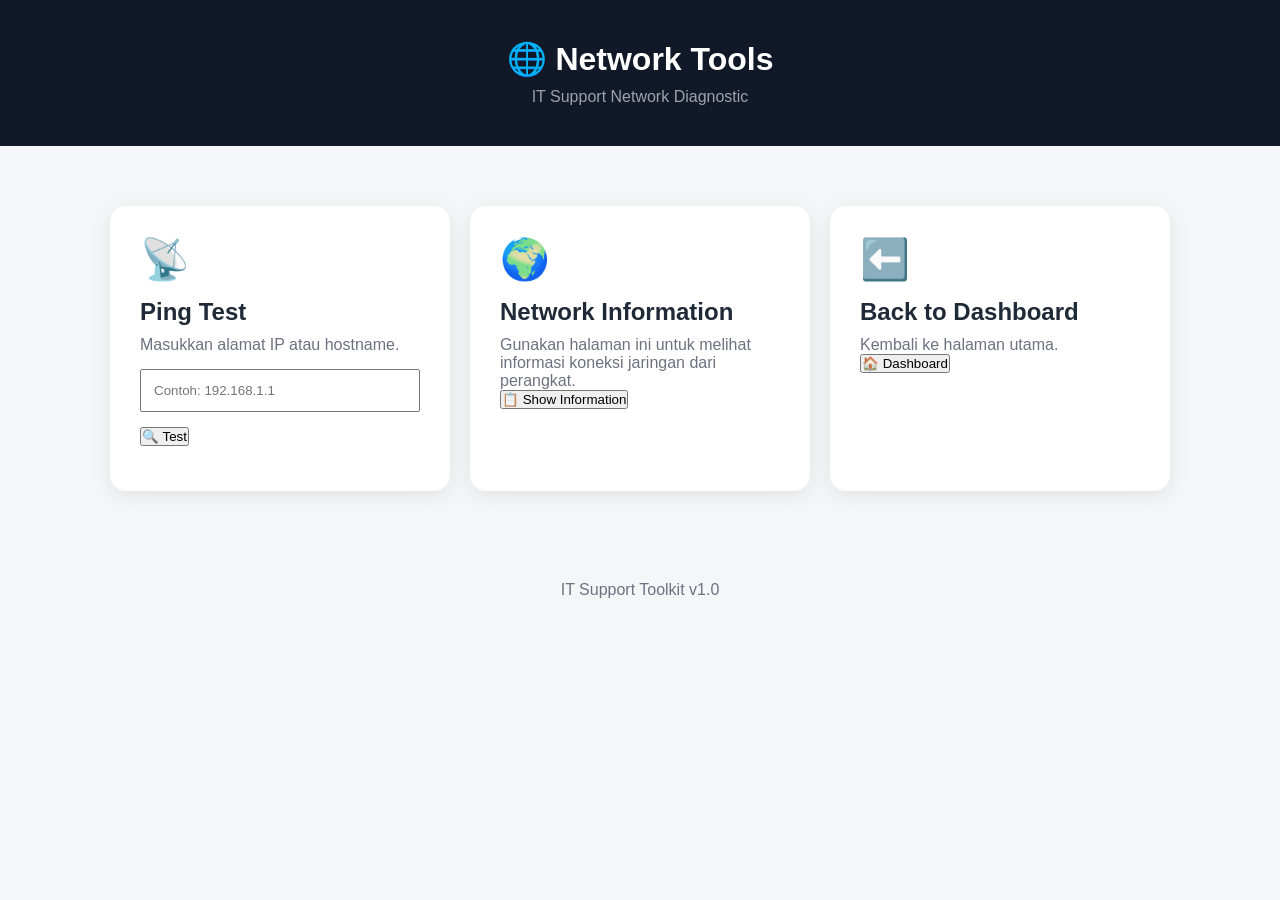
==== network.html @ b8887c30 "Create network.html" ====
<!DOCTYPE html>
<html lang="id">
<head>
    <meta charset="UTF-8">
    <meta name="viewport" content="width=device-width, initial-scale=1.0">

    <title>Network Tools - IT Support Toolkit</title>

    <link rel="stylesheet" href="css/style.css">
</head>

<body>

<header>
    <h1>🌐 Network Tools</h1>
    <p>IT Support Network Diagnostic</p>
</header>

<main class="dashboard">

    <div class="card">
        <div class="icon">📡</div>
        <h2>Ping Test</h2>

        <p>Masukkan alamat IP atau hostname.</p>

        <input
            type="text"
            id="host"
            placeholder="Contoh: 192.168.1.1"
            style="width:100%; padding:12px; margin:15px 0;"
        >

        <button onclick="pingInfo()">
            🔍 Test
        </button>

        <div id="result" style="margin-top:15px;"></div>
    </div>


    <div class="card">
        <div class="icon">🌍</div>

        <h2>Network Information</h2>

        <p>
            Gunakan halaman ini untuk melihat informasi
            koneksi jaringan dari perangkat.
        </p>

        <button onclick="showNetworkInfo()">
            📋 Show Information
        </button>

        <div id="networkInfo" style="margin-top:15px;"></div>
    </div>


    <div class="card">
        <div class="icon">⬅️</div>

        <h2>Back to Dashboard</h2>

        <p>Kembali ke halaman utama.</p>

        <button onclick="location.href='index.html'">
            🏠 Dashboard
        </button>
    </div>

</main>

<footer>
    <p>IT Support Toolkit v1.0</p>
</footer>

<script src="js/app.js"></script>

</body>
</html>
---- css/style.css ----
* {
    box-sizing: border-box;
    margin: 0;
    padding: 0;
}

body {
    font-family: Arial, sans-serif;
    background: #f4f6f8;
    color: #1f2937;
}

header {
    padding: 40px 20px;
    text-align: center;
    background: #111827;
    color: white;
}

header h1 {
    font-size: 32px;
    margin-bottom: 10px;
}

header p {
    color: #9ca3af;
}

.dashboard {
    max-width: 1100px;
    margin: 40px auto;
    padding: 20px;

    display: grid;
    grid-template-columns: repeat(auto-fit, minmax(250px, 1fr));
    gap: 20px;
}

.card {
    background: white;
    padding: 30px;
    border-radius: 16px;

    box-shadow: 0 5px 20px rgba(0, 0, 0, 0.08);

    cursor: pointer;
    transition: 0.2s;
}

.card:hover {
    transform: translateY(-5px);
}

.icon {
    font-size: 40px;
    margin-bottom: 15px;
}

.card h2 {
    margin-bottom: 10px;
}

.card p {
    color: #6b7280;
}

footer {
    text-align: center;
    padding: 30px;
    color: #6b7280;
}
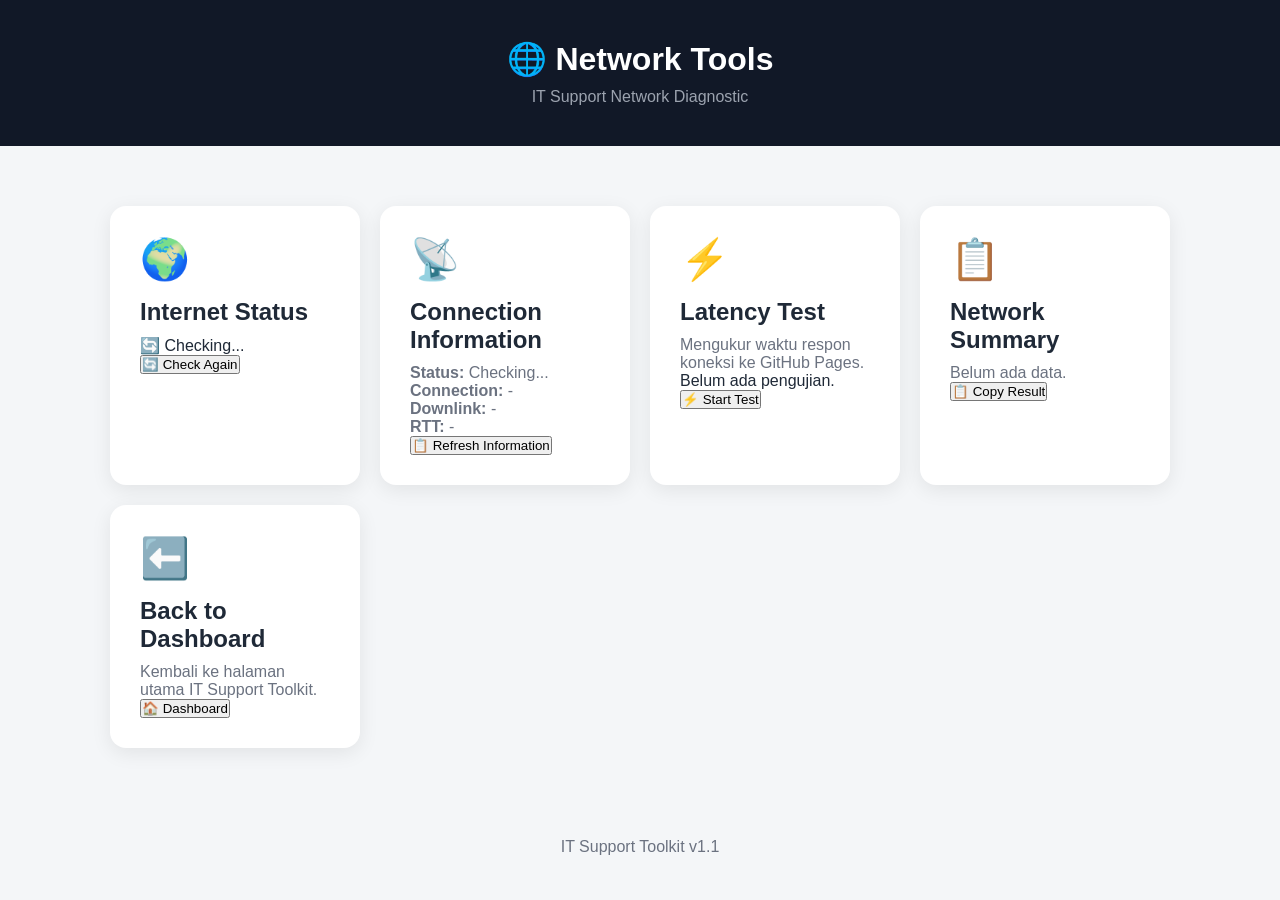
==== commit 0b256a08: "Update network.html" ====
--- a/network.html
+++ b/network.html
@@ -1,5 +1,6 @@
 <!DOCTYPE html>
 <html lang="id">
+
 <head>
     <meta charset="UTF-8">
     <meta name="viewport" content="width=device-width, initial-scale=1.0">
@@ -16,66 +17,149 @@
     <p>IT Support Network Diagnostic</p>
 </header>
 
+
 <main class="dashboard">
 
+
+    <!-- INTERNET STATUS -->
+
     <div class="card">
-        <div class="icon">📡</div>
-        <h2>Ping Test</h2>
 
-        <p>Masukkan alamat IP atau hostname.</p>
+        <div class="icon">🌍</div>
 
-        <input
-            type="text"
-            id="host"
-            placeholder="Contoh: 192.168.1.1"
-            style="width:100%; padding:12px; margin:15px 0;"
-        >
+        <h2>Internet Status</h2>
 
-        <button onclick="pingInfo()">
-            🔍 Test
+        <div id="internetStatus" class="status-box">
+            🔄 Checking...
+        </div>
+
+        <button onclick="checkInternet()">
+            🔄 Check Again
         </button>
 
-        <div id="result" style="margin-top:15px;"></div>
     </div>
 
 
+
+    <!-- CONNECTION -->
+
     <div class="card">
-        <div class="icon">🌍</div>
 
-        <h2>Network Information</h2>
+        <div class="icon">📡</div>
 
-        <p>
-            Gunakan halaman ini untuk melihat informasi
-            koneksi jaringan dari perangkat.
-        </p>
+        <h2>Connection Information</h2>
 
-        <button onclick="showNetworkInfo()">
-            📋 Show Information
+        <div id="connectionInfo">
+
+            <p>
+                <strong>Status:</strong>
+                <span id="onlineStatus">Checking...</span>
+            </p>
+
+            <p>
+                <strong>Connection:</strong>
+                <span id="connectionType">-</span>
+            </p>
+
+            <p>
+                <strong>Downlink:</strong>
+                <span id="downlink">-</span>
+            </p>
+
+            <p>
+                <strong>RTT:</strong>
+                <span id="rtt">-</span>
+            </p>
+
+        </div>
+
+        <button onclick="showConnectionInfo()">
+            📋 Refresh Information
         </button>
 
-        <div id="networkInfo" style="margin-top:15px;"></div>
     </div>
 
 
+
+    <!-- LATENCY TEST -->
+
     <div class="card">
+
+        <div class="icon">⚡</div>
+
+        <h2>Latency Test</h2>
+
+        <p>
+            Mengukur waktu respon koneksi ke GitHub Pages.
+        </p>
+
+        <div id="latencyResult" class="result-box">
+            Belum ada pengujian.
+        </div>
+
+        <button onclick="testLatency()">
+            ⚡ Start Test
+        </button>
+
+    </div>
+
+
+
+    <!-- NETWORK SUMMARY -->
+
+    <div class="card">
+
+        <div class="icon">📋</div>
+
+        <h2>Network Summary</h2>
+
+        <div id="summary">
+
+            <p>Belum ada data.</p>
+
+        </div>
+
+        <button onclick="copySummary()">
+            📋 Copy Result
+        </button>
+
+    </div>
+
+
+
+    <!-- BACK -->
+
+    <div class="card">
+
         <div class="icon">⬅️</div>
 
         <h2>Back to Dashboard</h2>
 
-        <p>Kembali ke halaman utama.</p>
+        <p>
+            Kembali ke halaman utama IT Support Toolkit.
+        </p>
 
         <button onclick="location.href='index.html'">
             🏠 Dashboard
         </button>
+
     </div>
+
 
 </main>
 
+
 <footer>
-    <p>IT Support Toolkit v1.0</p>
+
+    <p>
+        IT Support Toolkit v1.1
+    </p>
+
 </footer>
+
 
 <script src="js/app.js"></script>
 
 </body>
+
 </html>
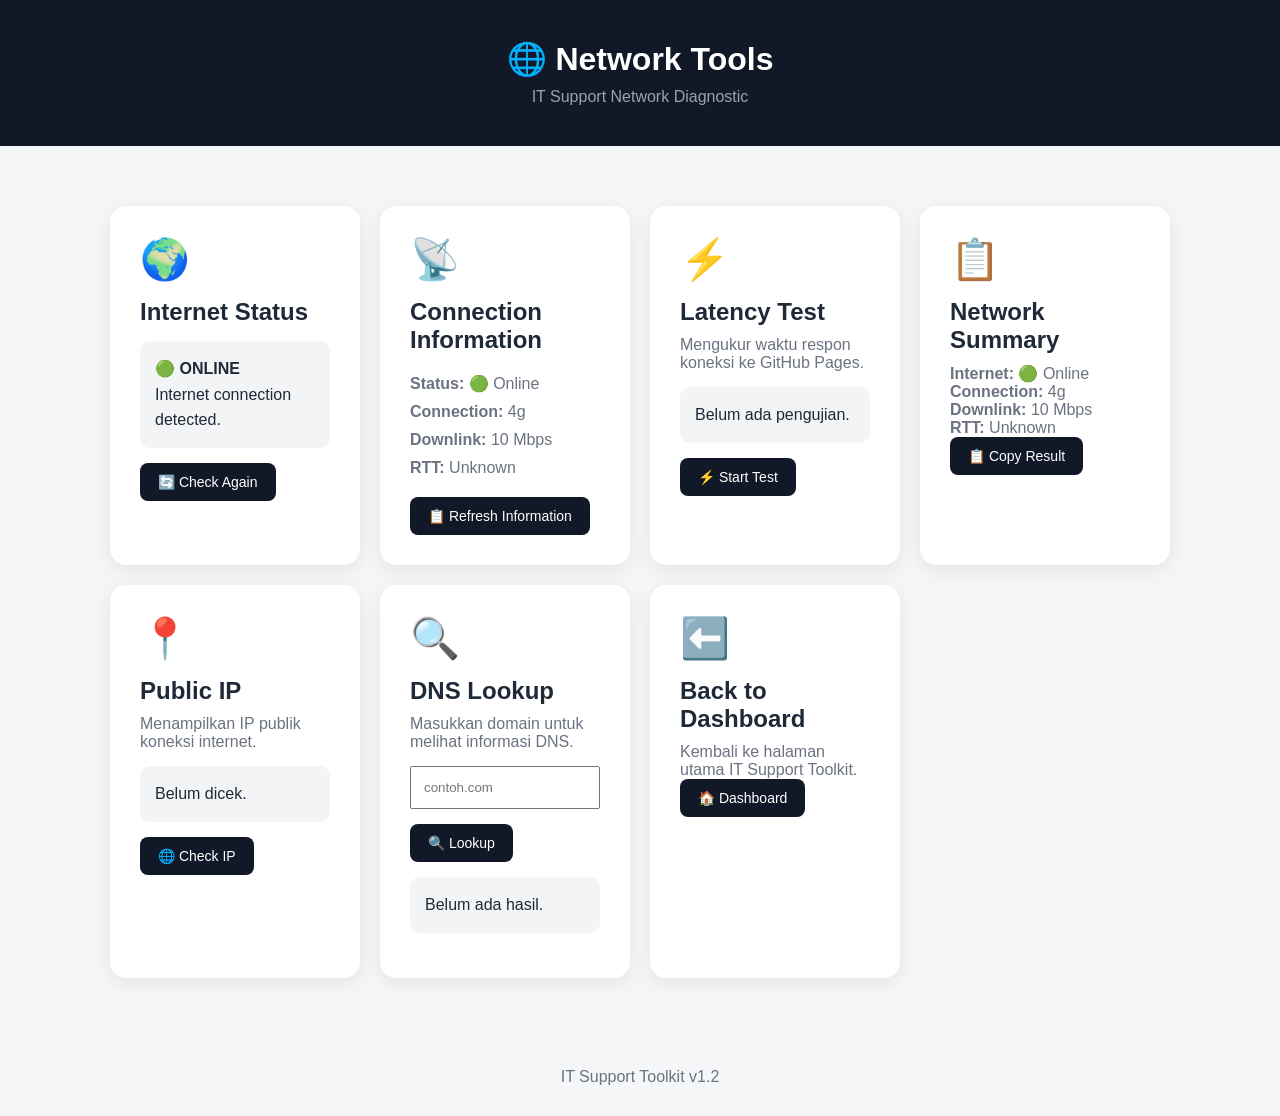
==== commit 10d42c5a: "Update network.html" ====
--- a/network.html
+++ b/network.html
@@ -41,7 +41,7 @@
 
 
 
-    <!-- CONNECTION -->
+    <!-- CONNECTION INFORMATION -->
 
     <div class="card">
 
@@ -127,7 +127,62 @@
 
 
 
-    <!-- BACK -->
+    <!-- PUBLIC IP -->
+
+    <div class="card">
+
+        <div class="icon">📍</div>
+
+        <h2>Public IP</h2>
+
+        <p>
+            Menampilkan IP publik koneksi internet.
+        </p>
+
+        <div id="publicIP" class="result-box">
+            Belum dicek.
+        </div>
+
+        <button onclick="getPublicIP()">
+            🌐 Check IP
+        </button>
+
+    </div>
+
+
+
+    <!-- DNS LOOKUP -->
+
+    <div class="card">
+
+        <div class="icon">🔍</div>
+
+        <h2>DNS Lookup</h2>
+
+        <p>
+            Masukkan domain untuk melihat informasi DNS.
+        </p>
+
+        <input
+            type="text"
+            id="dnsHost"
+            placeholder="contoh.com"
+            style="width:100%; padding:12px; margin:15px 0;"
+        >
+
+        <button onclick="dnsLookup()">
+            🔍 Lookup
+        </button>
+
+        <div id="dnsResult" class="result-box">
+            Belum ada hasil.
+        </div>
+
+    </div>
+
+
+
+    <!-- BACK TO DASHBOARD -->
 
     <div class="card">
 
@@ -152,7 +207,7 @@
 <footer>
 
     <p>
-        IT Support Toolkit v1.1
+        IT Support Toolkit v1.2
     </p>
 
 </footer>
--- a/css/style.css
+++ b/css/style.css
@@ -69,3 +69,65 @@
     padding: 30px;
     color: #6b7280;
 }
+/* ========================================
+   NETWORK TOOLS
+======================================== */
+
+.status-box {
+    padding: 15px;
+    margin: 15px 0;
+
+    border-radius: 10px;
+
+    background: #f3f4f6;
+
+    line-height: 1.6;
+}
+
+
+.result-box {
+    padding: 15px;
+    margin: 15px 0;
+
+    border-radius: 10px;
+
+    background: #f3f4f6;
+
+    line-height: 1.6;
+}
+
+
+#connectionInfo {
+    margin: 20px 0;
+}
+
+
+#connectionInfo p {
+    margin: 10px 0;
+}
+
+
+button {
+    border: none;
+
+    padding: 11px 18px;
+
+    border-radius: 8px;
+
+    background: #111827;
+
+    color: white;
+
+    cursor: pointer;
+
+    font-size: 14px;
+
+    transition: 0.2s;
+}
+
+
+button:hover {
+    transform: translateY(-2px);
+
+    opacity: 0.9;
+}
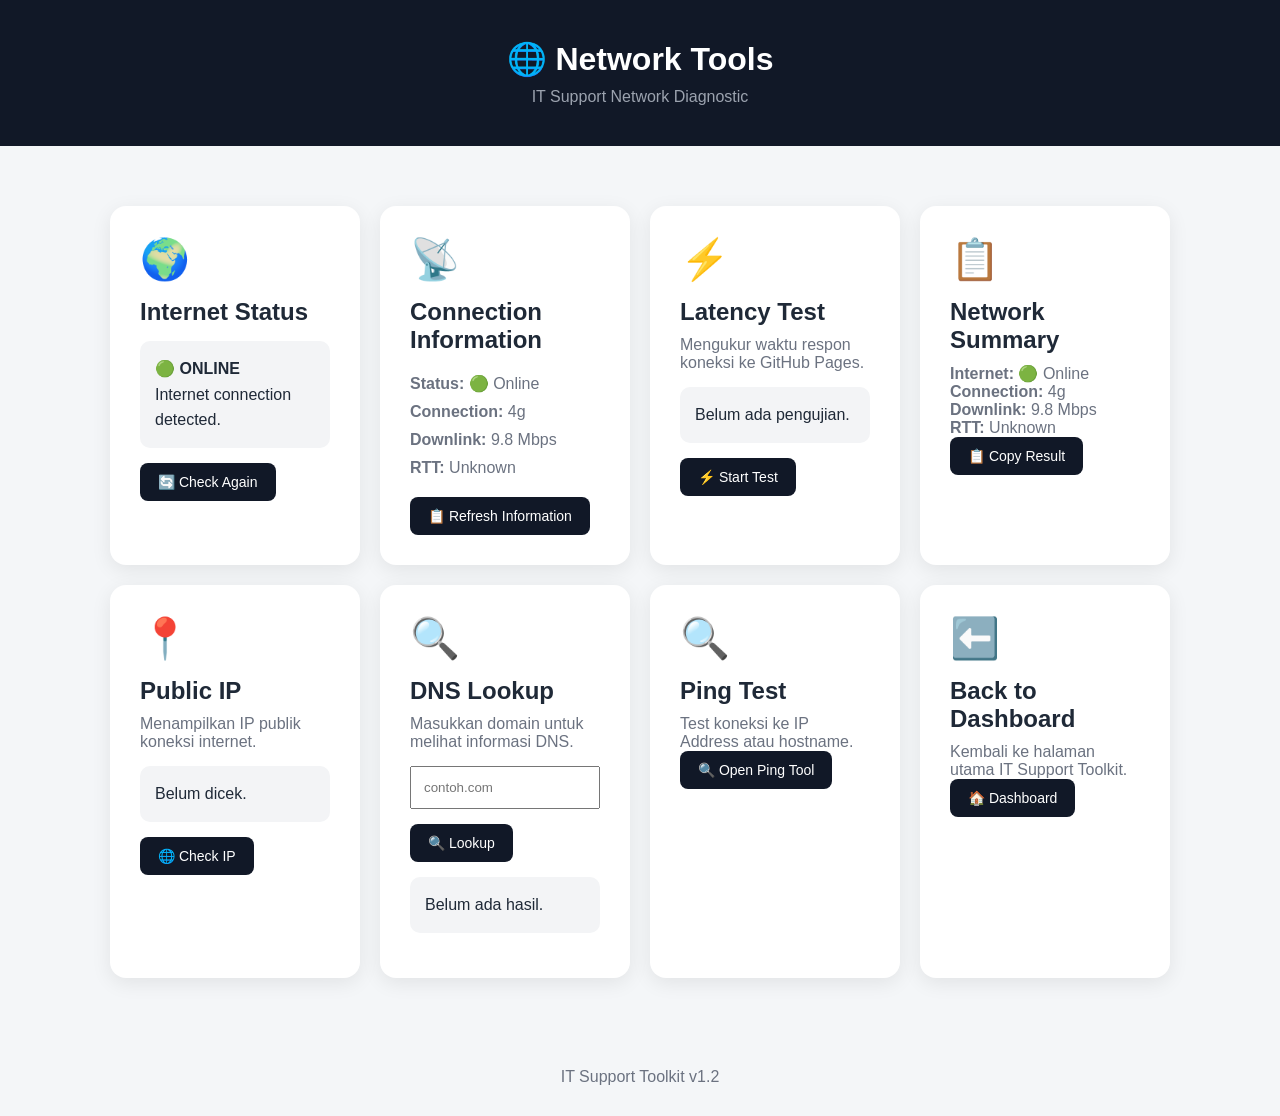
==== commit ef26c823: "Update network.html" ====
--- a/network.html
+++ b/network.html
@@ -180,7 +180,29 @@
 
     </div>
 
-
+<!-- PING TEST -->
+
+<div class="card">
+
+    <div class="icon">
+        🔍
+    </div>
+
+    <h2>
+        Ping Test
+    </h2>
+
+    <p>
+        Test koneksi ke IP Address atau hostname.
+    </p>
+
+    <button
+        onclick="location.href='ping.html'"
+    >
+        🔍 Open Ping Tool
+    </button>
+
+</div>
 
     <!-- BACK TO DASHBOARD -->
 
